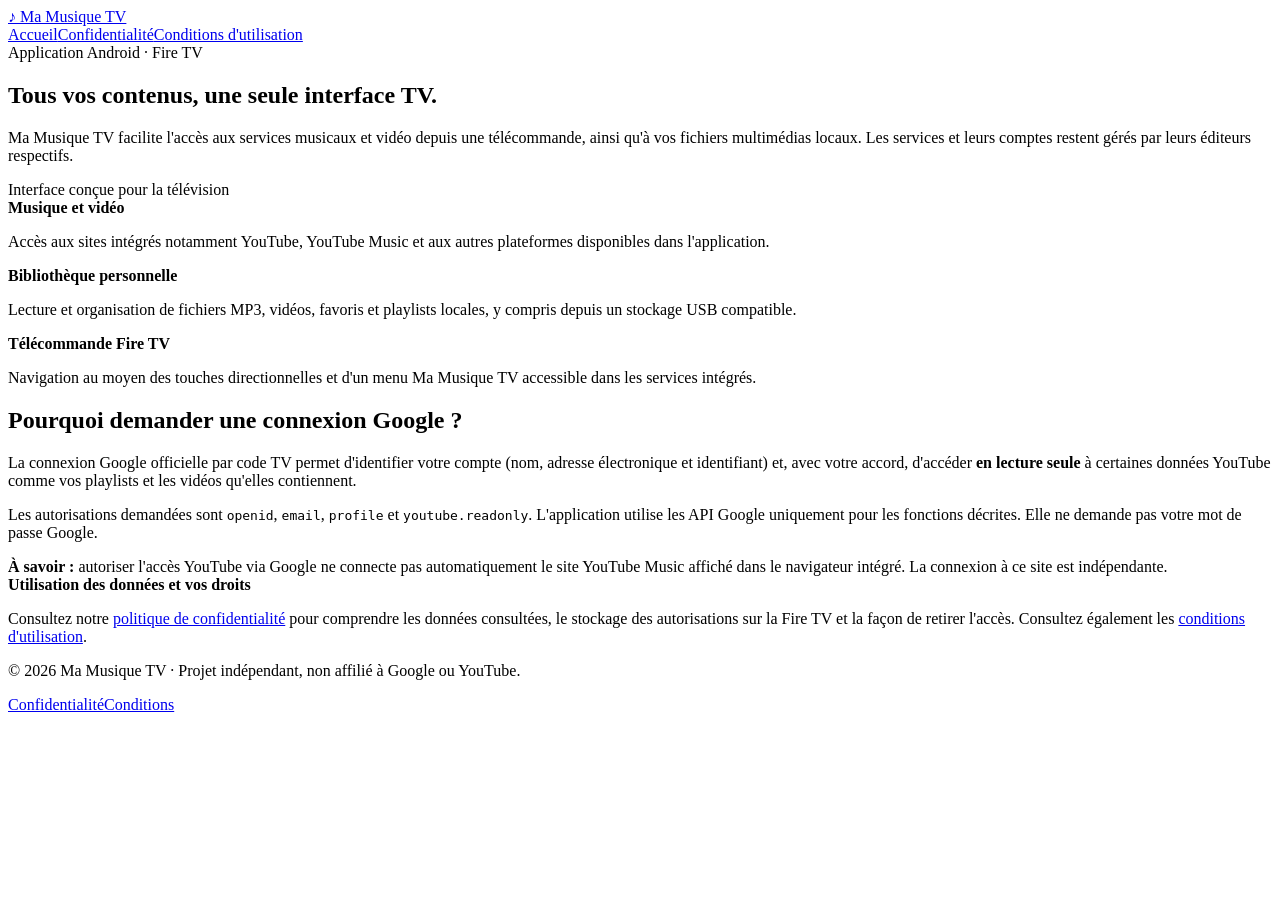
==== index.html @ a4a62596 "Publier index.html pour Ma Musique TV" ====
<!doctype html><html lang="fr"><head><meta charset="utf-8"><meta name="viewport" content="width=device-width, initial-scale=1"><meta name="description" content="Ma Musique TV : application Android pour Fire TV réunissant YouTube Music, YouTube, les services multimédias et une bibliothèque locale. Informations sur les autorisations Google."><title>Ma Musique TV — Accueil officiel</title><link rel="stylesheet" href="style.css"><script id="wix-site-script" src="https://manage.wix.com/_api/headless-business-setup/v1/headless-business/site-script.js" data-client-id="283c73c1-6baf-40d0-9a02-1b42181dfc70" async></script></head><body><header><div class="wrap"><a class="brand" href="index.html"><span class="sq">♪</span> Ma Musique TV</a><nav aria-label="Navigation"><a href="index.html" aria-current="page">Accueil</a><a href="confidentialite.html">Confidentialité</a><a href="conditions.html">Conditions d'utilisation</a></nav></div></header><main class="wrap"><section class="hero"><div class="eyebrow">Application Android · Fire TV</div><h1>Tous vos contenus, <span>une seule interface TV.</span></h1><p class="lead">Ma Musique TV facilite l'accès aux services musicaux et vidéo depuis une télécommande, ainsi qu'à vos fichiers multimédias locaux. Les services et leurs comptes restent gérés par leurs éditeurs respectifs.</p><span class="pill">Interface conçue pour la télévision</span></section><section aria-label="Fonctionnalités"><div class="grid"><div class="card"><strong>Musique et vidéo</strong><p>Accès aux sites intégrés notamment YouTube, YouTube Music et aux autres plateformes disponibles dans l'application.</p></div><div class="card"><strong>Bibliothèque personnelle</strong><p>Lecture et organisation de fichiers MP3, vidéos, favoris et playlists locales, y compris depuis un stockage USB compatible.</p></div><div class="card"><strong>Télécommande Fire TV</strong><p>Navigation au moyen des touches directionnelles et d'un menu Ma Musique TV accessible dans les services intégrés.</p></div></div></section><section class="section"><h2>Pourquoi demander une connexion Google ?</h2><p>La connexion Google officielle par code TV permet d'identifier votre compte (nom, adresse électronique et identifiant) et, avec votre accord, d'accéder <strong>en lecture seule</strong> à certaines données YouTube comme vos playlists et les vidéos qu'elles contiennent.</p><p>Les autorisations demandées sont <code>openid</code>, <code>email</code>, <code>profile</code> et <code>youtube.readonly</code>. L'application utilise les API Google uniquement pour les fonctions décrites. Elle ne demande pas votre mot de passe Google.</p><div class="note"><strong>À savoir :</strong> autoriser l'accès YouTube via Google ne connecte pas automatiquement le site YouTube Music affiché dans le navigateur intégré. La connexion à ce site est indépendante.</div></section><section class="cta"><strong>Utilisation des données et vos droits</strong><p>Consultez notre <a href="confidentialite.html">politique de confidentialité</a> pour comprendre les données consultées, le stockage des autorisations sur la Fire TV et la façon de retirer l'accès. Consultez également les <a href="conditions.html">conditions d'utilisation</a>.</p></section></main><footer><div class="wrap"><p>© 2026 Ma Musique TV · Projet indépendant, non affilié à Google ou YouTube.</p><p><a href="confidentialite.html">Confidentialité</a><a href="conditions.html">Conditions</a></p></div></footer></body></html>
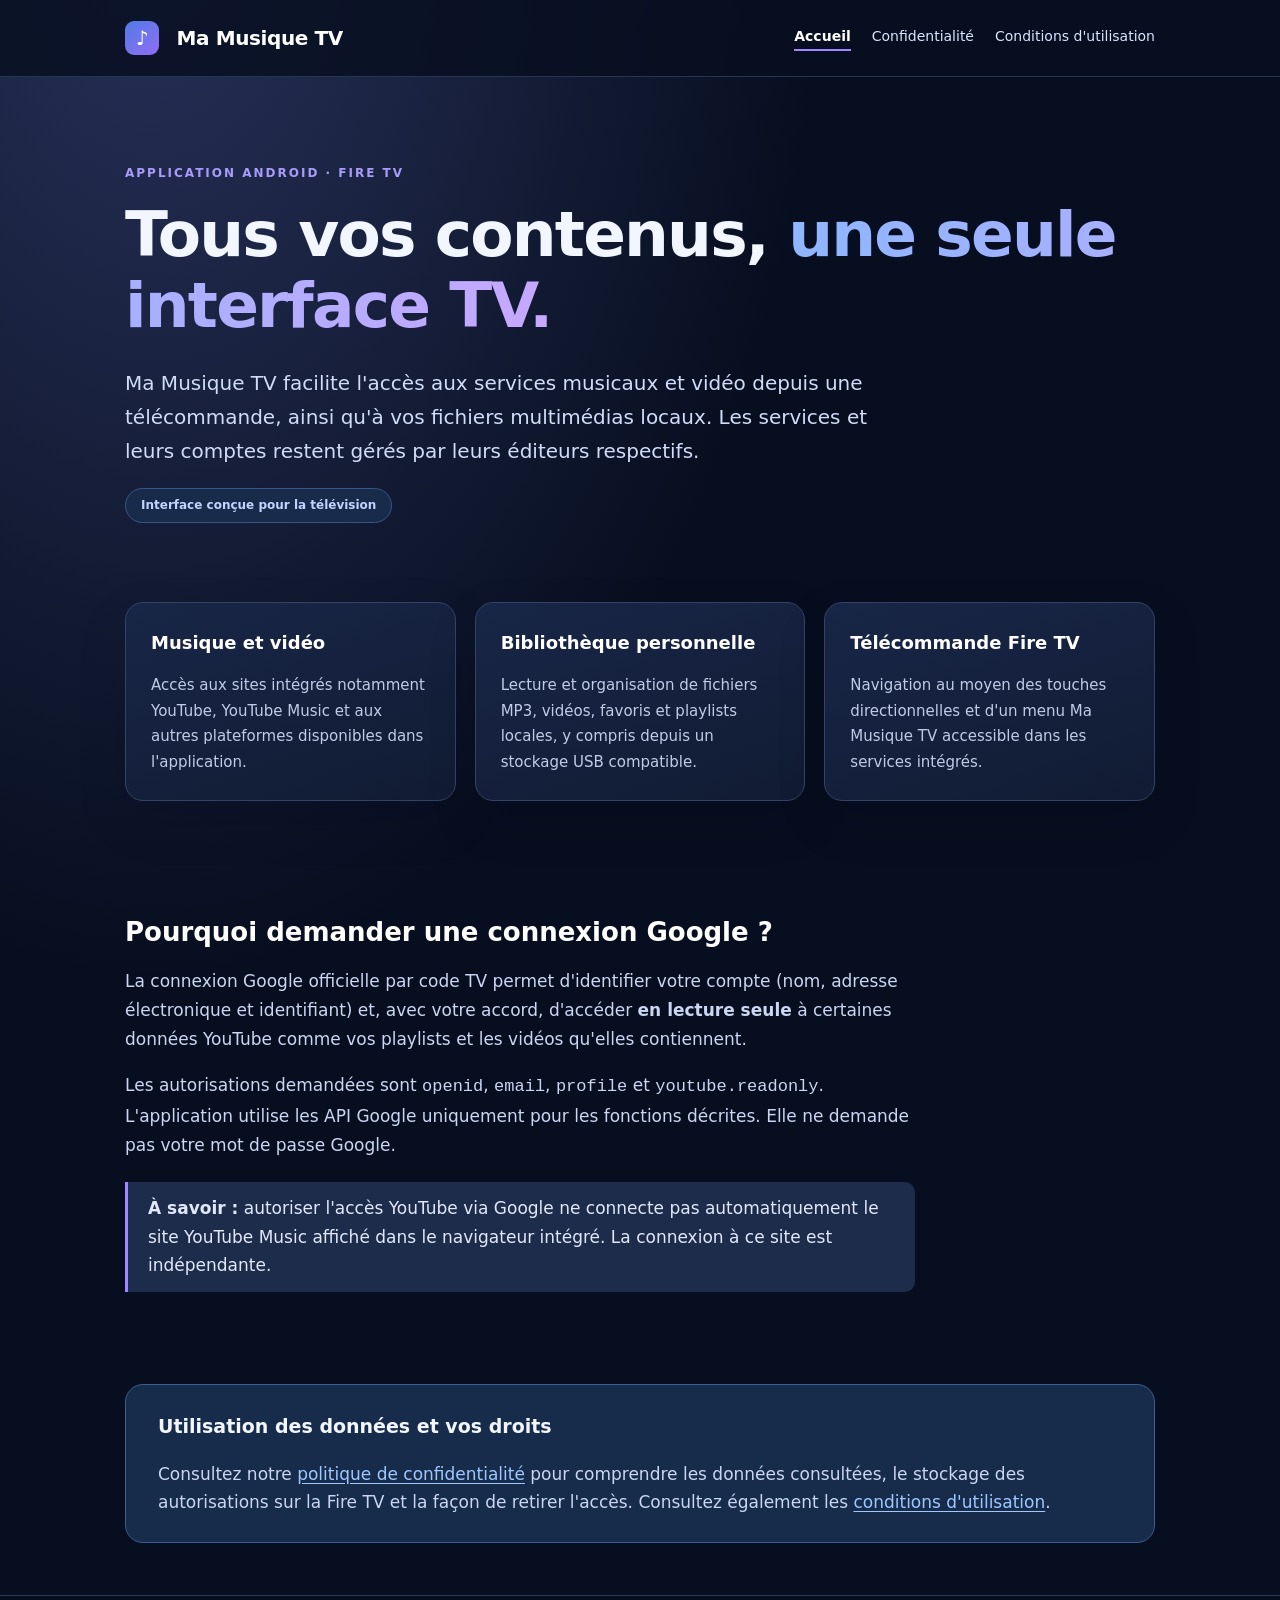
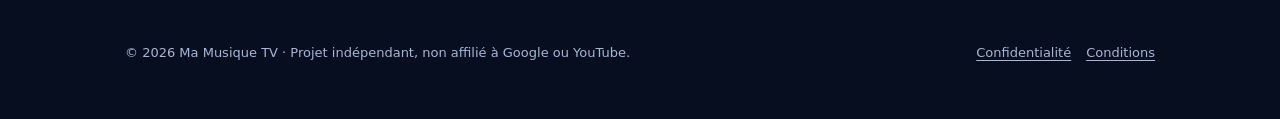
==== commit acfed03a: "Retirer le script Wix du site GitHub Pages" ====
--- a/index.html
+++ b/index.html
@@ -1 +1 @@
-<!doctype html><html lang="fr"><head><meta charset="utf-8"><meta name="viewport" content="width=device-width, initial-scale=1"><meta name="description" content="Ma Musique TV : application Android pour Fire TV réunissant YouTube Music, YouTube, les services multimédias et une bibliothèque locale. Informations sur les autorisations Google."><title>Ma Musique TV — Accueil officiel</title><link rel="stylesheet" href="style.css"><script id="wix-site-script" src="https://manage.wix.com/_api/headless-business-setup/v1/headless-business/site-script.js" data-client-id="283c73c1-6baf-40d0-9a02-1b42181dfc70" async></script></head><body><header><div class="wrap"><a class="brand" href="index.html"><span class="sq">♪</span> Ma Musique TV</a><nav aria-label="Navigation"><a href="index.html" aria-current="page">Accueil</a><a href="confidentialite.html">Confidentialité</a><a href="conditions.html">Conditions d'utilisation</a></nav></div></header><main class="wrap"><section class="hero"><div class="eyebrow">Application Android · Fire TV</div><h1>Tous vos contenus, <span>une seule interface TV.</span></h1><p class="lead">Ma Musique TV facilite l'accès aux services musicaux et vidéo depuis une télécommande, ainsi qu'à vos fichiers multimédias locaux. Les services et leurs comptes restent gérés par leurs éditeurs respectifs.</p><span class="pill">Interface conçue pour la télévision</span></section><section aria-label="Fonctionnalités"><div class="grid"><div class="card"><strong>Musique et vidéo</strong><p>Accès aux sites intégrés notamment YouTube, YouTube Music et aux autres plateformes disponibles dans l'application.</p></div><div class="card"><strong>Bibliothèque personnelle</strong><p>Lecture et organisation de fichiers MP3, vidéos, favoris et playlists locales, y compris depuis un stockage USB compatible.</p></div><div class="card"><strong>Télécommande Fire TV</strong><p>Navigation au moyen des touches directionnelles et d'un menu Ma Musique TV accessible dans les services intégrés.</p></div></div></section><section class="section"><h2>Pourquoi demander une connexion Google ?</h2><p>La connexion Google officielle par code TV permet d'identifier votre compte (nom, adresse électronique et identifiant) et, avec votre accord, d'accéder <strong>en lecture seule</strong> à certaines données YouTube comme vos playlists et les vidéos qu'elles contiennent.</p><p>Les autorisations demandées sont <code>openid</code>, <code>email</code>, <code>profile</code> et <code>youtube.readonly</code>. L'application utilise les API Google uniquement pour les fonctions décrites. Elle ne demande pas votre mot de passe Google.</p><div class="note"><strong>À savoir :</strong> autoriser l'accès YouTube via Google ne connecte pas automatiquement le site YouTube Music affiché dans le navigateur intégré. La connexion à ce site est indépendante.</div></section><section class="cta"><strong>Utilisation des données et vos droits</strong><p>Consultez notre <a href="confidentialite.html">politique de confidentialité</a> pour comprendre les données consultées, le stockage des autorisations sur la Fire TV et la façon de retirer l'accès. Consultez également les <a href="conditions.html">conditions d'utilisation</a>.</p></section></main><footer><div class="wrap"><p>© 2026 Ma Musique TV · Projet indépendant, non affilié à Google ou YouTube.</p><p><a href="confidentialite.html">Confidentialité</a><a href="conditions.html">Conditions</a></p></div></footer></body></html>
+<!doctype html><html lang="fr"><head><meta charset="utf-8"><meta name="viewport" content="width=device-width, initial-scale=1"><meta name="description" content="Ma Musique TV : application Android pour Fire TV réunissant YouTube Music, YouTube, les services multimédias et une bibliothèque locale. Informations sur les autorisations Google."><title>Ma Musique TV — Accueil officiel</title><link rel="stylesheet" href="style.css"></head><body><header><div class="wrap"><a class="brand" href="index.html"><span class="sq">♪</span> Ma Musique TV</a><nav aria-label="Navigation"><a href="index.html" aria-current="page">Accueil</a><a href="confidentialite.html">Confidentialité</a><a href="conditions.html">Conditions d'utilisation</a></nav></div></header><main class="wrap"><section class="hero"><div class="eyebrow">Application Android · Fire TV</div><h1>Tous vos contenus, <span>une seule interface TV.</span></h1><p class="lead">Ma Musique TV facilite l'accès aux services musicaux et vidéo depuis une télécommande, ainsi qu'à vos fichiers multimédias locaux. Les services et leurs comptes restent gérés par leurs éditeurs respectifs.</p><span class="pill">Interface conçue pour la télévision</span></section><section aria-label="Fonctionnalités"><div class="grid"><div class="card"><strong>Musique et vidéo</strong><p>Accès aux sites intégrés notamment YouTube, YouTube Music et aux autres plateformes disponibles dans l'application.</p></div><div class="card"><strong>Bibliothèque personnelle</strong><p>Lecture et organisation de fichiers MP3, vidéos, favoris et playlists locales, y compris depuis un stockage USB compatible.</p></div><div class="card"><strong>Télécommande Fire TV</strong><p>Navigation au moyen des touches directionnelles et d'un menu Ma Musique TV accessible dans les services intégrés.</p></div></div></section><section class="section"><h2>Pourquoi demander une connexion Google ?</h2><p>La connexion Google officielle par code TV permet d'identifier votre compte (nom, adresse électronique et identifiant) et, avec votre accord, d'accéder <strong>en lecture seule</strong> à certaines données YouTube comme vos playlists et les vidéos qu'elles contiennent.</p><p>Les autorisations demandées sont <code>openid</code>, <code>email</code>, <code>profile</code> et <code>youtube.readonly</code>. L'application utilise les API Google uniquement pour les fonctions décrites. Elle ne demande pas votre mot de passe Google.</p><div class="note"><strong>À savoir :</strong> autoriser l'accès YouTube via Google ne connecte pas automatiquement le site YouTube Music affiché dans le navigateur intégré. La connexion à ce site est indépendante.</div></section><section class="cta"><strong>Utilisation des données et vos droits</strong><p>Consultez notre <a href="confidentialite.html">politique de confidentialité</a> pour comprendre les données consultées, le stockage des autorisations sur la Fire TV et la façon de retirer l'accès. Consultez également les <a href="conditions.html">conditions d'utilisation</a>.</p></section></main><footer><div class="wrap"><p>© 2026 Ma Musique TV · Projet indépendant, non affilié à Google ou YouTube.</p><p><a href="confidentialite.html">Confidentialité</a><a href="conditions.html">Conditions</a></p></div></footer></body></html>
--- a/style.css
+++ b/style.css
@@ -0,0 +1 @@
+:root{color-scheme:dark;--bg:#070e1f;--panel:#111e39;--line:#344366;--ink:#f1f6ff;--muted:#b6c3df;--accent:#78a6ff;--purple:#9f87ff}*{box-sizing:border-box}html{scroll-behavior:smooth}body{margin:0;background:radial-gradient(ellipse at 12% -6%,#28325a 0%,transparent 42%),var(--bg);color:var(--ink);font:17px/1.7 system-ui,-apple-system,BlinkMacSystemFont,'Segoe UI',sans-serif}a{color:#9fc7ff;text-underline-offset:3px}a:hover{color:#d5e8ff}.wrap{width:min(1030px,calc(100% - 40px));margin:auto}header{border-bottom:1px solid #263552;background:#070e1fcf}header .wrap{display:flex;align-items:center;justify-content:space-between;gap:20px;padding:21px 0;flex-wrap:wrap}.brand{text-decoration:none;color:#fff;font-size:20px;font-weight:780;letter-spacing:-.4px}.brand .sq{display:inline-flex;background:linear-gradient(145deg,#517ce4,#906df3);border-radius:9px;width:34px;height:34px;align-items:center;justify-content:center;margin-right:11px;font-weight:800}nav{display:flex;gap:21px;flex-wrap:wrap}nav a{text-decoration:none;color:#dae4ff;font-size:14px}nav a[aria-current=page]{color:#fff;font-weight:800;border-bottom:2px solid #9f87ff}.hero{padding:86px 0 54px}.eyebrow{text-transform:uppercase;letter-spacing:2px;font-size:12px;color:#a99bfa;font-weight:750}h1{font-size:clamp(36px,6vw,63px);line-height:1.12;letter-spacing:-1.8px;margin:17px 0 25px}h1 span{background:linear-gradient(90deg,#8eb6ff,#c7a8ff);background-clip:text;-webkit-background-clip:text;color:transparent}.lead{max-width:770px;color:#d0dcf8;font-size:20px}.pill{display:inline-block;background:#182b4b;color:#c2d4ff;border:1px solid #355587;padding:6px 15px;border-radius:30px;font-size:12px;font-weight:700}.grid{display:grid;grid-template-columns:repeat(3,1fr);gap:19px;margin:25px 0 58px}.card{background:linear-gradient(160deg,#182647,#111b33);border:1px solid #344365;border-radius:18px;padding:25px;box-shadow:0 20px 50px #01061322}.card strong{font-size:18px;display:block;color:#fff}.card p{color:#c0cce7;margin-bottom:0;font-size:15px}.section{padding:22px 0 52px;max-width:790px}h2{font-size:26px;line-height:1.3;margin:35px 0 12px;color:#fff}h3{font-size:18px;color:#e8efff;margin:27px 0 9px}p,li{color:#cad6f2}li{margin:8px 0}.paper{max-width:790px;margin:45px 0 80px;background:#101d36;border:1px solid #324261;border-radius:20px;padding:clamp(22px,5vw,50px)}.paper h1{font-size:clamp(32px,4vw,43px)}.note{border-left:3px solid #9f87ff;padding:12px 20px;background:#1d2c4a;color:#e1e8fa;margin:22px 0;border-radius:0 10px 10px 0}.date{color:#a4b4d6;font-size:14px}footer{border-top:1px solid #293956;margin-top:45px;padding:33px 0 44px}footer .wrap{display:flex;justify-content:space-between;flex-wrap:wrap;gap:12px}footer p,footer a{font-size:13px;color:#a6b6d6}footer a{margin-left:15px}.cta{background:#172b4b;border:1px solid #3c5e94;border-radius:18px;padding:25px 32px;margin:18px 0 52px}.cta strong{display:block;font-size:19px}.cta p{margin-bottom:0}@media(max-width:710px){.grid{grid-template-columns:1fr}.hero{padding-top:47px}header .wrap{align-items:flex-start}h1{letter-spacing:-.6px}.paper{margin-top:23px}nav{gap:15px}}
